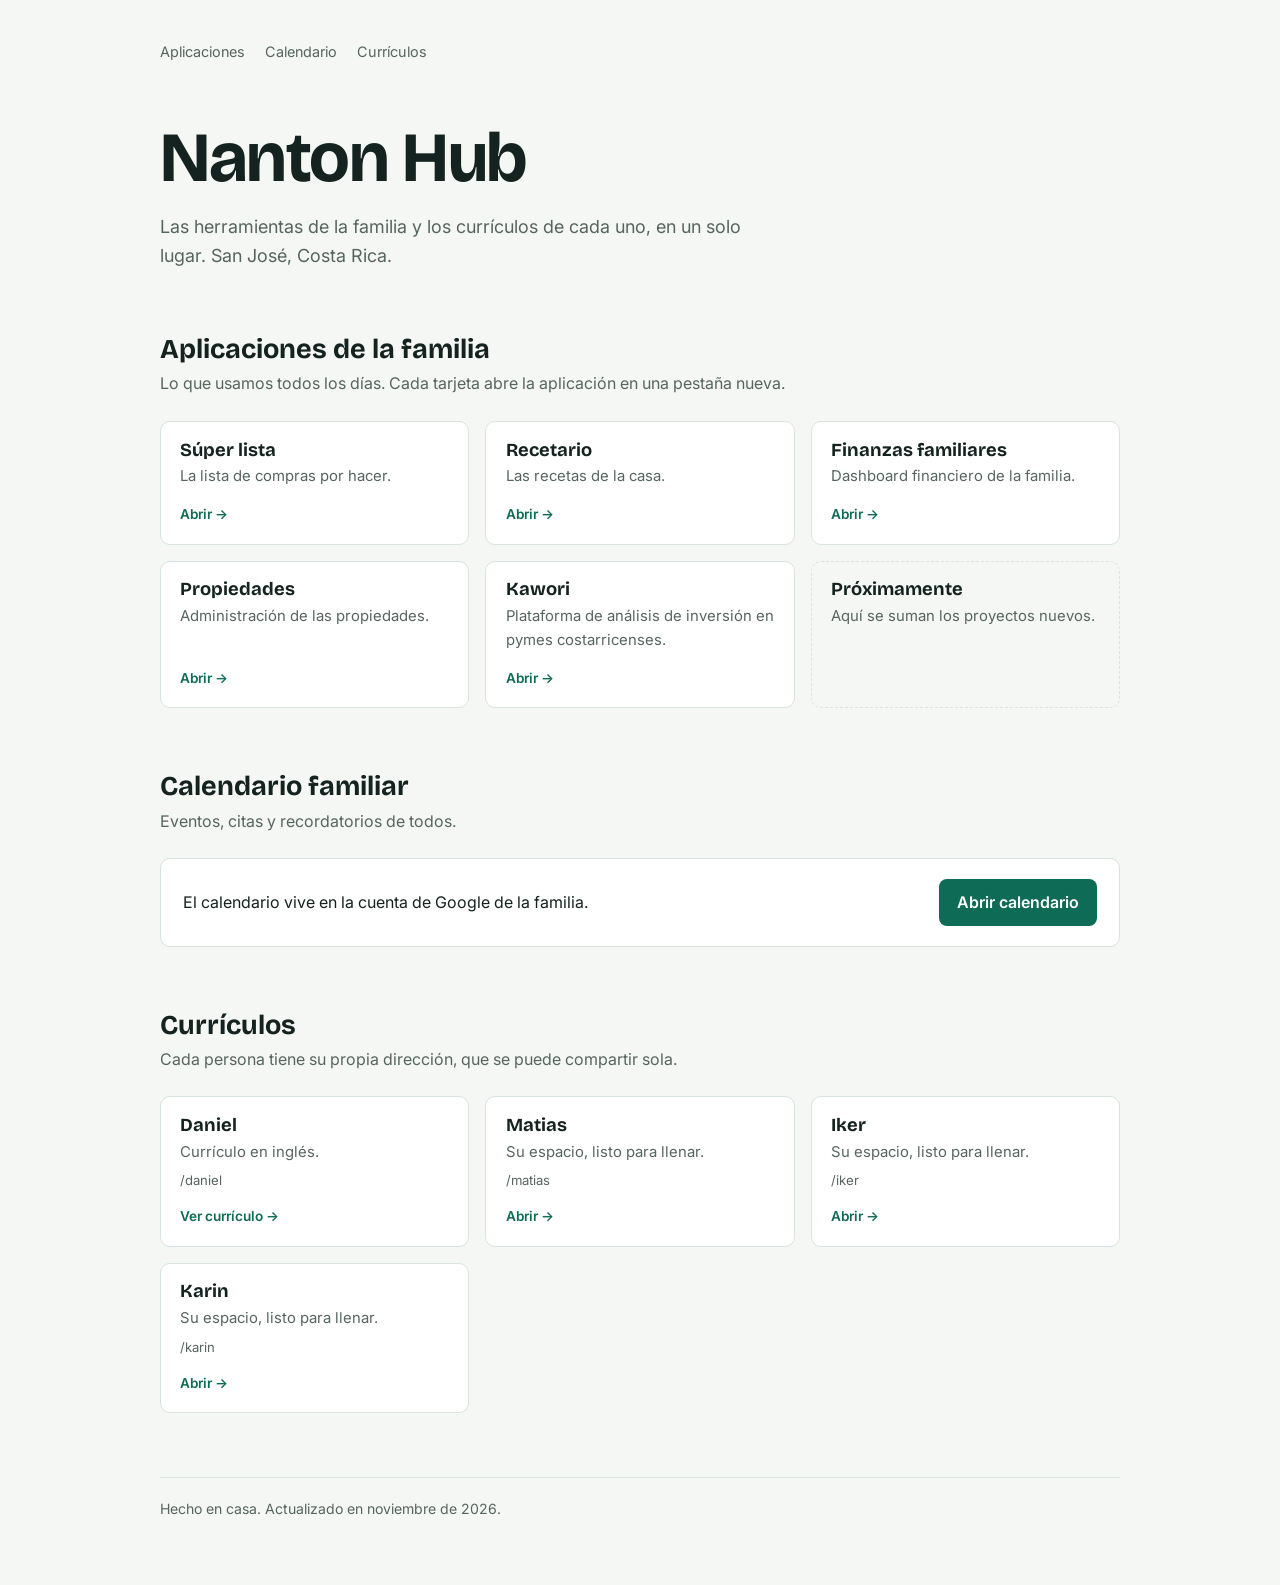
==== index.html @ 14e856d1 "Sitio inicial Nanton Hub" ====
<!doctype html>
<html lang="es">
<head>
<meta charset="utf-8">
<meta name="viewport" content="width=device-width, initial-scale=1">
<title>Nanton Hub</title>
<meta name="description" content="Aplicaciones y currículos de la familia Nanton en un solo lugar.">
<link rel="preconnect" href="https://fonts.googleapis.com">
<link rel="preconnect" href="https://fonts.gstatic.com" crossorigin>
<link rel="stylesheet" href="https://fonts.googleapis.com/css2?family=Bricolage+Grotesque:wght@500;700&family=Inter:wght@400;500;600&display=swap">
<link rel="stylesheet" href="style.css">
</head>
<body>
<div class="wrap">
  <nav aria-label="Secciones">
    <a href="#apps">Aplicaciones</a>
    <a href="#calendario">Calendario</a>
    <a href="#curriculos">Currículos</a>
  </nav>

  <header>
    <h1>Nanton Hub</h1>
    <p class="lede">Las herramientas de la familia y los currículos de cada uno, en un solo lugar. San José, Costa Rica.</p>
  </header>

  <section id="apps">
    <h2>Aplicaciones de la familia</h2>
    <p class="sub">Lo que usamos todos los días. Cada tarjeta abre la aplicación en una pestaña nueva.</p>
    <div class="grid">
      <a class="card" href="https://dnanton-cr.github.io/super_lista/" target="_blank" rel="noopener">
        <h3>Súper lista</h3><p>La lista de compras por hacer.</p><span class="go">Abrir →</span>
      </a>
      <a class="card" href="https://dnanton-cr.github.io/Recetas_PDMT/" target="_blank" rel="noopener">
        <h3>Recetario</h3><p>Las recetas de la casa.</p><span class="go">Abrir →</span>
      </a>
      <a class="card" href="https://finanzasnz.vercel.app/" target="_blank" rel="noopener">
        <h3>Finanzas familiares</h3><p>Dashboard financiero de la familia.</p><span class="go">Abrir →</span>
      </a>
      <a class="card" href="https://nz-real-estate.vercel.app/" target="_blank" rel="noopener">
        <h3>Propiedades</h3><p>Administración de las propiedades.</p><span class="go">Abrir →</span>
      </a>
      <a class="card" href="https://kawori-cr.vercel.app/" target="_blank" rel="noopener">
        <h3>Kawori</h3><p>Plataforma de análisis de inversión en pymes costarricenses.</p><span class="go">Abrir →</span>
      </a>
      <div class="card soon">
        <h3>Próximamente</h3><p>Aquí se suman los proyectos nuevos.</p>
      </div>
    </div>
  </section>

  <section id="calendario">
    <h2>Calendario familiar</h2>
    <p class="sub">Eventos, citas y recordatorios de todos.</p>
    <div class="cal">
      <p>El calendario vive en la cuenta de Google de la familia.</p>
      <a class="btn" href="https://calendar.google.com/" target="_blank" rel="noopener">Abrir calendario</a>
    </div>
    <!-- Opcional: para verlo dentro de esta página, en Google Calendar vaya a
         Configuración del calendario > Integrar calendario, copie el código <iframe>
         y péguelo aquí. Solo funciona si el calendario es público o está compartido. -->
  </section>

  <section id="curriculos">
    <h2>Currículos</h2>
    <p class="sub">Cada persona tiene su propia dirección, que se puede compartir sola.</p>
    <div class="grid">
      <a class="card" href="daniel/">
        <h3>Daniel</h3><p>Currículo en inglés.</p><span class="addr">/daniel</span><span class="go">Ver currículo →</span>
      </a>
      <a class="card" href="matias/">
        <h3>Matias</h3><p>Su espacio, listo para llenar.</p><span class="addr">/matias</span><span class="go">Abrir →</span>
      </a>
      <a class="card" href="iker/">
        <h3>Iker</h3><p>Su espacio, listo para llenar.</p><span class="addr">/iker</span><span class="go">Abrir →</span>
      </a>
      <a class="card" href="karin/">
        <h3>Karin</h3><p>Su espacio, listo para llenar.</p><span class="addr">/karin</span><span class="go">Abrir →</span>
      </a>
    </div>
  </section>

  <footer>Hecho en casa. Actualizado en noviembre de 2026.</footer>
</div>
</body>
</html>
---- style.css ----
/* Concepto: un portón de entrada. Arriba el nombre, luego las apps y los currículos como tarjetas de un tablero. */
:root{
  --bg:#f5f7f4; --surface:#ffffff; --fg:#14231f; --muted:#56655f;
  --line:#dbe3de; --accent:#0e6b55; --accent-fg:#ffffff; --mark:#a8660f;
  --font-display:"Bricolage Grotesque","Segoe UI",system-ui,sans-serif;
  --font-body:"Inter",system-ui,-apple-system,"Segoe UI",sans-serif;
}
@media (prefers-color-scheme:dark){
  :root:not([data-theme="light"]){
    --bg:#0e1815; --surface:#15231f; --fg:#e8efeb; --muted:#9db0a8;
    --line:#26382f; --accent:#4fc3a1; --accent-fg:#06201a; --mark:#e3a548; color-scheme:dark;
  }
}
:root[data-theme="dark"]{
  --bg:#0e1815; --surface:#15231f; --fg:#e8efeb; --muted:#9db0a8;
  --line:#26382f; --accent:#4fc3a1; --accent-fg:#06201a; --mark:#e3a548; color-scheme:dark;
}
*{box-sizing:border-box}
html{scroll-behavior:smooth}
body{margin:0;background:var(--bg);color:var(--fg);font:16px/1.6 var(--font-body);
  padding-left:max(16px,env(safe-area-inset-left,0px));padding-right:max(16px,env(safe-area-inset-right,0px))}
.wrap{max-width:60rem;margin:0 auto;padding-block:2.5rem 4rem}
nav{display:flex;gap:1.25rem;flex-wrap:wrap;font-size:.9rem;margin-bottom:3.5rem}
nav a{color:var(--muted);text-decoration:none;border-bottom:1px solid transparent}
nav a:hover,nav a:focus-visible{color:var(--fg);border-color:var(--mark);outline:none}
h1,h2,h3{font-family:var(--font-display);line-height:1.1;text-wrap:balance;margin:0}
h1{font-size:clamp(2.4rem,8vw,4.4rem);font-weight:700;letter-spacing:-.02em}
h2{font-size:1.7rem;font-weight:700;margin-bottom:.4rem}
.lede{max-width:38rem;color:var(--muted);font-size:1.125rem;margin:1rem 0 0}
section{margin-top:4rem}
.sub{color:var(--muted);margin:0 0 1.5rem;max-width:40rem}
.grid{display:grid;grid-template-columns:repeat(auto-fill,minmax(15rem,1fr));gap:1rem}
.card{display:flex;flex-direction:column;gap:.35rem;min-width:0;padding:1.1rem 1.2rem;background:var(--surface);
  border:1px solid var(--line);border-radius:10px;color:inherit;text-decoration:none}
.card:hover,.card:focus-visible{border-color:var(--accent);outline:none}
.card:focus-visible{box-shadow:0 0 0 3px color-mix(in srgb,var(--accent) 35%,transparent)}
.card h3{font-size:1.15rem}
.card p{margin:0;color:var(--muted);font-size:.93rem}
.card .addr{font-size:.82rem;color:var(--muted);font-variant-numeric:tabular-nums;overflow-wrap:anywhere}
.card .go{margin-top:auto;padding-top:.6rem;font-size:.85rem;font-weight:600;color:var(--accent)}
.card.soon{border-style:dashed;background:transparent}
.cal{display:flex;flex-wrap:wrap;gap:1rem;align-items:center;justify-content:space-between;padding:1.25rem 1.4rem;
  background:var(--surface);border:1px solid var(--line);border-radius:10px}
.cal p{margin:0;max-width:34rem}
.btn{display:inline-block;padding:.65rem 1.1rem;border-radius:8px;background:var(--accent);color:var(--accent-fg);
  font-weight:600;text-decoration:none}
.btn:focus-visible{outline:3px solid var(--mark);outline-offset:2px}
.btn.ghost{background:transparent;color:var(--accent);border:1px solid var(--accent)}
.cv{background:var(--surface);border:1px solid var(--line);border-radius:10px;padding:1.5rem 1.6rem}
.cv-head{display:flex;flex-wrap:wrap;gap:.75rem 2rem;justify-content:space-between;align-items:flex-start;
  padding-bottom:1.1rem;border-bottom:1px solid var(--line)}
.cv-head h2{font-size:1.9rem;margin:0 0 .25rem}
.cv-head p{margin:0;color:var(--muted);font-size:.95rem}
.cv h3{font-size:.8rem;letter-spacing:.12em;text-transform:uppercase;color:var(--mark);margin:1.6rem 0 .6rem;font-family:var(--font-body);font-weight:600}
.cv p{margin:.2rem 0}
.job{padding:.45rem 0 .6rem}
.job-top{display:flex;flex-wrap:wrap;justify-content:space-between;gap:.1rem 1rem}
.job-top b{font-weight:600}
.when{color:var(--muted);font-size:.9rem;font-variant-numeric:tabular-nums}
.role{color:var(--muted);font-size:.95rem;margin:0}
.cv ul.pts{margin:.4rem 0 0;padding-left:1.15rem}
.cv ul.pts li{margin:.3rem 0;font-size:.97rem}
.tags{display:flex;flex-wrap:wrap;gap:.5rem;padding:0;margin:0;list-style:none}
.tags li{padding:.2rem .7rem;border:1px solid var(--line);border-radius:999px;font-size:.88rem}
.actions{display:flex;flex-wrap:wrap;gap:.75rem;margin-top:1.5rem}
.empty{padding:2rem 1.6rem;border:1px dashed var(--line);border-radius:10px;max-width:38rem}
.empty h2{font-size:1.3rem}
.empty p{color:var(--muted);margin:.5rem 0 0}
.empty code{font-size:.9em;background:var(--surface);border:1px solid var(--line);border-radius:4px;padding:.05rem .35rem}
footer{margin-top:4rem;padding-top:1.25rem;border-top:1px solid var(--line);color:var(--muted);font-size:.88rem}
@media (prefers-reduced-motion:reduce){html{scroll-behavior:auto}}
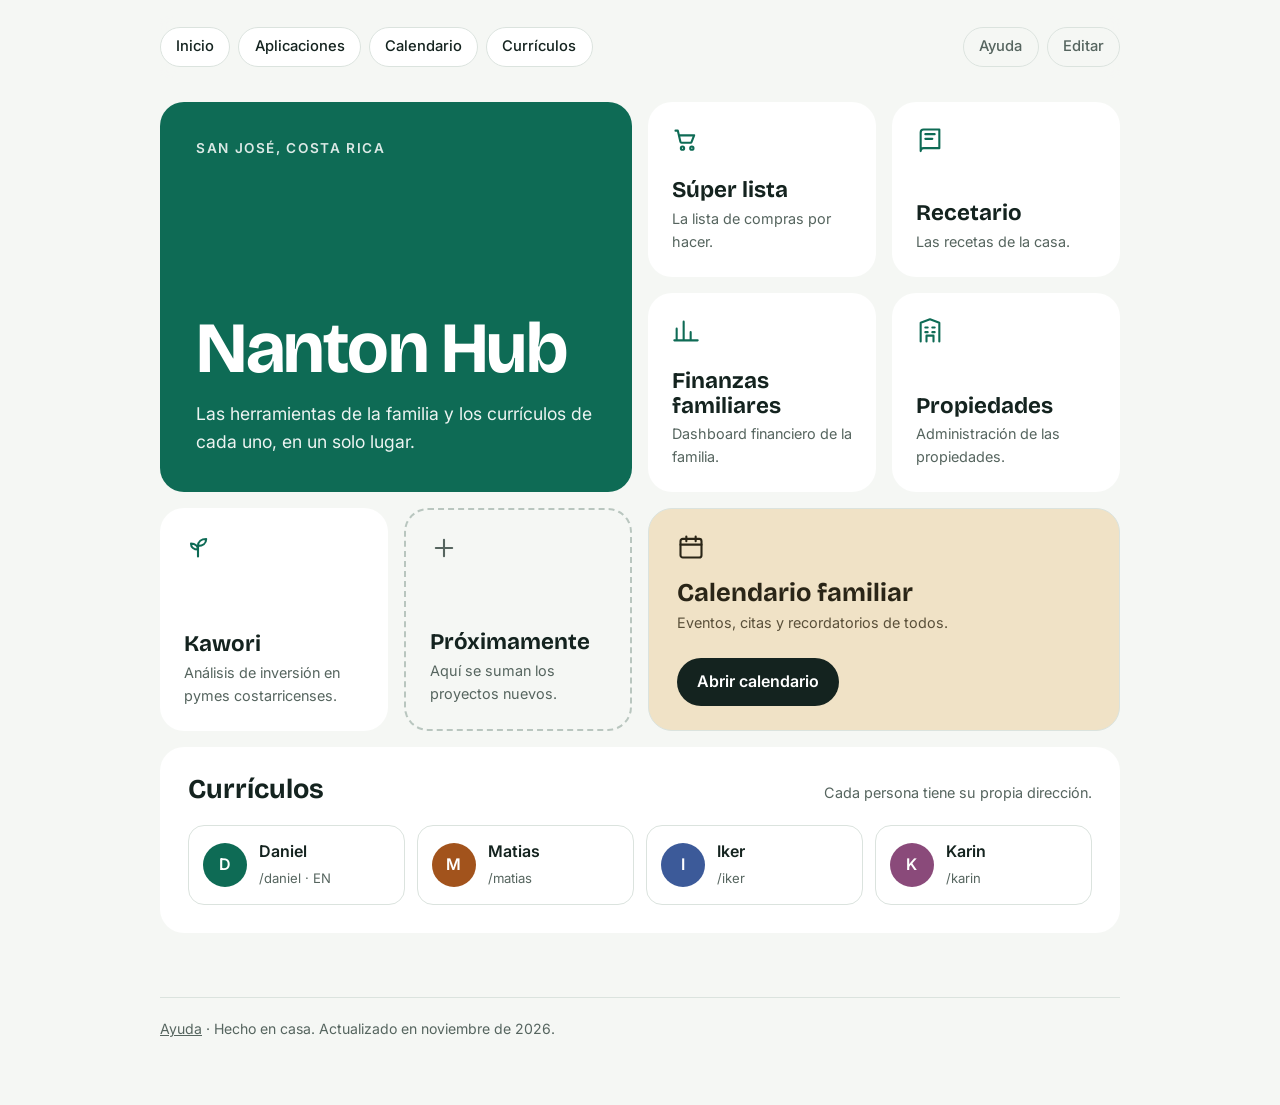
==== commit e801408b: "Página de ayuda" ====
--- a/index.html
+++ b/index.html
@@ -11,75 +11,75 @@
 <link rel="stylesheet" href="style.css">
 </head>
 <body>
-<div class="wrap">
-  <nav aria-label="Secciones">
+<div class="wrap" id="inicio" style="padding-top:1rem">
+  <nav class="topnav" aria-label="Secciones">
+    <a href="#inicio">Inicio</a>
     <a href="#apps">Aplicaciones</a>
     <a href="#calendario">Calendario</a>
     <a href="#curriculos">Currículos</a>
+    <span class="sp"></span>
+    <a class="edit-link" href="ayuda/">Ayuda</a>
+    <a class="edit-link" href="editar/">Editar</a>
   </nav>
 
-  <header>
-    <h1>Nanton Hub</h1>
-    <p class="lede">Las herramientas de la familia y los currículos de cada uno, en un solo lugar. San José, Costa Rica.</p>
-  </header>
-
-  <section id="apps">
-    <h2>Aplicaciones de la familia</h2>
-    <p class="sub">Lo que usamos todos los días. Cada tarjeta abre la aplicación en una pestaña nueva.</p>
-    <div class="grid">
-      <a class="card" href="https://dnanton-cr.github.io/super_lista/" target="_blank" rel="noopener">
-        <h3>Súper lista</h3><p>La lista de compras por hacer.</p><span class="go">Abrir →</span>
+  <main>
+    <div class="bento" id="apps">
+      <header class="t hero">
+        <div class="eyebrow">San José, Costa Rica</div>
+        <div>
+          <h1>Nanton Hub</h1>
+          <p>Las herramientas de la familia y los currículos de cada uno, en un solo lugar.</p>
+        </div>
+      </header>
+      <a class="t" href="https://dnanton-cr.github.io/super_lista/" target="_blank" rel="noopener">
+        <svg width="28" height="28" viewBox="0 0 24 24" fill="none" stroke="currentColor" stroke-width="1.8" stroke-linecap="round" stroke-linejoin="round" aria-hidden="true"><path d="M3 4h2l2.2 9.5a1 1 0 0 0 1 .8h7.6a1 1 0 0 0 1-.7L19 8H6"/><circle cx="9" cy="19" r="1.4"/><circle cx="17" cy="19" r="1.4"/></svg>
+        <div><h3>Súper lista</h3><p>La lista de compras por hacer.</p></div>
       </a>
-      <a class="card" href="https://dnanton-cr.github.io/Recetas_PDMT/" target="_blank" rel="noopener">
-        <h3>Recetario</h3><p>Las recetas de la casa.</p><span class="go">Abrir →</span>
+      <a class="t" href="https://dnanton-cr.github.io/Recetas_PDMT/" target="_blank" rel="noopener">
+        <svg width="28" height="28" viewBox="0 0 24 24" fill="none" stroke="currentColor" stroke-width="1.8" stroke-linecap="round" stroke-linejoin="round" aria-hidden="true"><path d="M4 5.5A2.5 2.5 0 0 1 6.5 3H20v16H6.5A2.5 2.5 0 0 0 4 21.5z"/><path d="M8 7h8M8 11h6"/></svg>
+        <div><h3>Recetario</h3><p>Las recetas de la casa.</p></div>
       </a>
-      <a class="card" href="https://finanzasnz.vercel.app/" target="_blank" rel="noopener">
-        <h3>Finanzas familiares</h3><p>Dashboard financiero de la familia.</p><span class="go">Abrir →</span>
+      <a class="t" href="https://finanzasnz.vercel.app/" target="_blank" rel="noopener">
+        <svg width="28" height="28" viewBox="0 0 24 24" fill="none" stroke="currentColor" stroke-width="1.8" stroke-linecap="round" stroke-linejoin="round" aria-hidden="true"><path d="M4 20V10M10 20V4M16 20v-7M22 20H2"/></svg>
+        <div><h3>Finanzas familiares</h3><p>Dashboard financiero de la familia.</p></div>
       </a>
-      <a class="card" href="https://nz-real-estate.vercel.app/" target="_blank" rel="noopener">
-        <h3>Propiedades</h3><p>Administración de las propiedades.</p><span class="go">Abrir →</span>
+      <a class="t" href="https://nz-real-estate.vercel.app/" target="_blank" rel="noopener">
+        <svg width="28" height="28" viewBox="0 0 24 24" fill="none" stroke="currentColor" stroke-width="1.8" stroke-linecap="round" stroke-linejoin="round" aria-hidden="true"><path d="M4 21V5l8-3 8 3v16M9 21v-5h6v5M8 9h2M14 9h2M8 13h2M14 13h2"/></svg>
+        <div><h3>Propiedades</h3><p>Administración de las propiedades.</p></div>
       </a>
-      <a class="card" href="https://kawori-cr.vercel.app/" target="_blank" rel="noopener">
-        <h3>Kawori</h3><p>Plataforma de análisis de inversión en pymes costarricenses.</p><span class="go">Abrir →</span>
+      <a class="t" href="https://kawori-cr.vercel.app/" target="_blank" rel="noopener">
+        <svg width="28" height="28" viewBox="0 0 24 24" fill="none" stroke="currentColor" stroke-width="1.8" stroke-linecap="round" stroke-linejoin="round" aria-hidden="true"><path d="M12 21v-9"/><path d="M12 12c0-4 3-6 7-6 0 4-3 6-7 6zM12 15c0-3-2.5-5-6-5 0 3 2.5 5 6 5z"/></svg>
+        <div><h3>Kawori</h3><p>Análisis de inversión en pymes costarricenses.</p></div>
       </a>
-      <div class="card soon">
-        <h3>Próximamente</h3><p>Aquí se suman los proyectos nuevos.</p>
+      <div class="t soon">
+        <svg width="28" height="28" viewBox="0 0 24 24" fill="none" stroke="currentColor" stroke-width="1.8" stroke-linecap="round" stroke-linejoin="round" aria-hidden="true"><path d="M12 5v14M5 12h14"/></svg>
+        <div><h3>Próximamente</h3><p>Aquí se suman los proyectos nuevos.</p></div>
+      </div>
+      <div class="t cal" id="calendario">
+        <div>
+          <svg width="28" height="28" viewBox="0 0 24 24" fill="none" stroke="currentColor" stroke-width="1.8" stroke-linecap="round" stroke-linejoin="round" aria-hidden="true"><rect x="3" y="5" width="18" height="16" rx="2"/><path d="M3 10h18M8 3v4M16 3v4"/></svg>
+          <h3>Calendario familiar</h3>
+          <p>Eventos, citas y recordatorios de todos.</p>
+        </div>
+        <a class="pill" href="https://calendar.google.com/" target="_blank" rel="noopener">Abrir calendario</a>
       </div>
     </div>
-  </section>
 
-  <section id="calendario">
-    <h2>Calendario familiar</h2>
-    <p class="sub">Eventos, citas y recordatorios de todos.</p>
-    <div class="cal">
-      <p>El calendario vive en la cuenta de Google de la familia.</p>
-      <a class="btn" href="https://calendar.google.com/" target="_blank" rel="noopener">Abrir calendario</a>
-    </div>
-    <!-- Opcional: para verlo dentro de esta página, en Google Calendar vaya a
-         Configuración del calendario > Integrar calendario, copie el código <iframe>
-         y péguelo aquí. Solo funciona si el calendario es público o está compartido. -->
-  </section>
+    <section class="panel" id="curriculos">
+      <div class="panel-head">
+        <h2>Currículos</h2>
+        <p>Cada persona tiene su propia dirección.</p>
+      </div>
+      <div class="people">
+      <a class="person" href="daniel/"><span class="av" style="background:#0e6b55">D</span><span><b>Daniel</b><small>/daniel · EN</small></span></a>
+      <a class="person" href="matias/"><span class="av" style="background:#a2531c">M</span><span><b>Matias</b><small>/matias</small></span></a>
+      <a class="person" href="iker/"><span class="av" style="background:#3c5a99">I</span><span><b>Iker</b><small>/iker</small></span></a>
+      <a class="person" href="karin/"><span class="av" style="background:#8a4a7a">K</span><span><b>Karin</b><small>/karin</small></span></a>
+      </div>
+    </section>
+  </main>
 
-  <section id="curriculos">
-    <h2>Currículos</h2>
-    <p class="sub">Cada persona tiene su propia dirección, que se puede compartir sola.</p>
-    <div class="grid">
-      <a class="card" href="daniel/">
-        <h3>Daniel</h3><p>Currículo en inglés.</p><span class="addr">/daniel</span><span class="go">Ver currículo →</span>
-      </a>
-      <a class="card" href="matias/">
-        <h3>Matias</h3><p>Su espacio, listo para llenar.</p><span class="addr">/matias</span><span class="go">Abrir →</span>
-      </a>
-      <a class="card" href="iker/">
-        <h3>Iker</h3><p>Su espacio, listo para llenar.</p><span class="addr">/iker</span><span class="go">Abrir →</span>
-      </a>
-      <a class="card" href="karin/">
-        <h3>Karin</h3><p>Su espacio, listo para llenar.</p><span class="addr">/karin</span><span class="go">Abrir →</span>
-      </a>
-    </div>
-  </section>
-
-  <footer>Hecho en casa. Actualizado en noviembre de 2026.</footer>
+  <footer><a href="ayuda/" style="color:inherit">Ayuda</a> · Hecho en casa. Actualizado en noviembre de 2026.</footer>
 </div>
 </body>
 </html>
--- a/style.css
+++ b/style.css
@@ -2,6 +2,8 @@
 :root{
   --bg:#f5f7f4; --surface:#ffffff; --fg:#14231f; --muted:#56655f;
   --line:#dbe3de; --accent:#0e6b55; --accent-fg:#ffffff; --mark:#a8660f;
+  --hero:#0e6b55; --hero-fg:#ffffff; --sand:#f0e2c6; --sand-fg:#2a2517; --sand-muted:#5a503a;
+  --btn:#14231f; --btn-fg:#ffffff; --tile:#ffffff; --dash:#b9c6bf;
   --font-display:"Bricolage Grotesque","Segoe UI",system-ui,sans-serif;
   --font-body:"Inter",system-ui,-apple-system,"Segoe UI",sans-serif;
 }
@@ -9,11 +11,15 @@
   :root:not([data-theme="light"]){
     --bg:#0e1815; --surface:#15231f; --fg:#e8efeb; --muted:#9db0a8;
     --line:#26382f; --accent:#4fc3a1; --accent-fg:#06201a; --mark:#e3a548; color-scheme:dark;
+    --hero:#0b5a47; --sand:#2b2619; --sand-fg:#f0e6d0; --sand-muted:#c2b79d;
+    --btn:#e8efeb; --btn-fg:#0e1815; --tile:#15231f; --dash:#34493f;
   }
 }
 :root[data-theme="dark"]{
   --bg:#0e1815; --surface:#15231f; --fg:#e8efeb; --muted:#9db0a8;
   --line:#26382f; --accent:#4fc3a1; --accent-fg:#06201a; --mark:#e3a548; color-scheme:dark;
+  --hero:#0b5a47; --sand:#2b2619; --sand-fg:#f0e6d0; --sand-muted:#c2b79d;
+  --btn:#e8efeb; --btn-fg:#0e1815; --tile:#15231f; --dash:#34493f;
 }
 *{box-sizing:border-box}
 html{scroll-behavior:smooth}
@@ -69,3 +75,88 @@
 .empty code{font-size:.9em;background:var(--surface);border:1px solid var(--line);border-radius:4px;padding:.05rem .35rem}
 footer{margin-top:4rem;padding-top:1.25rem;border-top:1px solid var(--line);color:var(--muted);font-size:.88rem}
 @media (prefers-reduced-motion:reduce){html{scroll-behavior:auto}}
+
+/* Enlaces y editor */
+.lnk{color:var(--accent)}
+.row2{display:grid;grid-template-columns:repeat(auto-fit,minmax(14rem,1fr));gap:.9rem 1.2rem}
+.f{display:flex;flex-direction:column;gap:.3rem;min-width:0;margin-bottom:.9rem}
+.f span{font-size:.85rem;font-weight:600}
+.f small{color:var(--muted);font-size:.8rem}
+.f input,.f textarea,select{width:100%;font:inherit;color:var(--fg);background:var(--surface);border:1px solid var(--line);border-radius:8px;padding:.55rem .7rem}
+.f input:focus-visible,.f textarea:focus-visible,select:focus-visible,#note:focus-visible{outline:3px solid color-mix(in srgb,var(--accent) 40%,transparent);border-color:var(--accent)}
+.ed-h{font-size:1.15rem;margin:1.6rem 0 .6rem}
+.jobf{border:1px solid var(--line);border-radius:10px;padding:1rem 1rem .4rem;margin:0 0 1rem;min-width:0}
+.btn.sm{padding:.4rem .8rem;font-size:.88rem;cursor:pointer}
+button.btn{font:inherit;font-weight:600;cursor:pointer;border:1px solid var(--accent)}
+.savebar{display:flex;flex-wrap:wrap;gap:.75rem;margin-top:1.5rem}
+#note{flex:1 1 14rem;min-width:0;font:inherit;color:var(--fg);background:var(--surface);border:1px solid var(--line);border-radius:8px;padding:.55rem .7rem}
+.versions{margin-top:2rem}
+.ver{display:flex;flex-wrap:wrap;gap:.5rem 1rem;justify-content:space-between;align-items:center;padding:.6rem 0;border-bottom:1px solid var(--line);font-size:.9rem}
+.msg{min-height:1.5rem;margin:1rem 0;color:var(--muted)}
+.msg.bad{color:#b3261e}
+@media (prefers-color-scheme:dark){:root:not([data-theme="light"]) .msg.bad{color:#ff8a80}}
+:root[data-theme="dark"] .msg.bad{color:#ff8a80}
+
+
+/* Portada: mosaico */
+.topnav{position:sticky;top:env(safe-area-inset-top,0px);z-index:5;display:flex;align-items:center;gap:.5rem;
+  padding:.7rem 0;margin-bottom:1.5rem;overflow-x:auto;background:color-mix(in srgb,var(--bg) 90%,transparent);
+  -webkit-backdrop-filter:blur(8px);backdrop-filter:blur(8px)}
+.topnav a{flex:none;padding:.45rem .95rem;border-radius:999px;border:1px solid var(--line);background:var(--tile);
+  color:var(--fg);font-size:.92rem;font-weight:500;text-decoration:none}
+.topnav a:hover,.topnav a:focus-visible{border-color:var(--accent);outline:none}
+.topnav .sp{flex:1 1 auto}
+.topnav a.edit-link{background:transparent;color:var(--muted)}
+.bento{display:grid;grid-template-columns:repeat(4,minmax(0,1fr));gap:1rem;scroll-margin-top:4.5rem}
+.t{display:flex;flex-direction:column;justify-content:space-between;gap:1.5rem;min-width:0;min-height:10rem;
+  padding:1.5rem;background:var(--tile);border-radius:24px;color:inherit;text-decoration:none;transition:transform .15s}
+a.t:hover,a.t:focus-visible{transform:translateY(-2px);outline:none;box-shadow:0 0 0 2px var(--accent)}
+.t svg{color:var(--accent)}
+.t h3{font-size:1.4rem;margin:0 0 .25rem}
+.t p{margin:0;font-size:.9rem;color:var(--muted)}
+.t.hero{grid-column:span 2;grid-row:span 2;background:var(--hero);color:var(--hero-fg);padding:2.25rem;gap:3rem;min-height:21rem}
+.t.hero .eyebrow{font-size:.85rem;font-weight:600;letter-spacing:.12em;text-transform:uppercase;opacity:.85}
+.t.hero h1{font-size:clamp(2.8rem,7vw,4.5rem);line-height:1}
+.t.hero p{color:inherit;opacity:.92;font-size:1.1rem;max-width:26rem;margin-top:1rem}
+.t.soon{background:transparent;border:2px dashed var(--dash)}
+.t.soon svg{color:var(--muted)}
+.t.cal{grid-column:span 2;background:var(--sand);color:var(--sand-fg);flex-direction:row;flex-wrap:wrap;align-items:center;justify-content:space-between;padding:1.5rem 1.75rem;scroll-margin-top:4.5rem}
+.t.cal svg{color:var(--sand-fg)}
+.t.cal p{color:var(--sand-muted)}
+.t.cal h3{font-size:1.6rem;margin-top:.6rem}
+.pill{display:inline-block;padding:.7rem 1.25rem;border-radius:999px;background:var(--btn);color:var(--btn-fg);font-weight:600;text-decoration:none}
+.pill:focus-visible{outline:3px solid var(--mark);outline-offset:2px}
+.panel{margin-top:1rem;padding:1.75rem;background:var(--tile);border-radius:24px;scroll-margin-top:4.5rem}
+.panel-head{display:flex;flex-wrap:wrap;align-items:baseline;justify-content:space-between;gap:.5rem;margin-bottom:1.25rem}
+.panel-head h2{margin:0}
+.panel-head p{margin:0;color:var(--muted);font-size:.9rem}
+.people{display:grid;grid-template-columns:repeat(auto-fit,minmax(12rem,1fr));gap:.75rem}
+.person{display:flex;align-items:center;gap:.8rem;min-width:0;padding:.85rem;border:1px solid var(--line);border-radius:16px;color:inherit;text-decoration:none}
+.person:hover,.person:focus-visible{border-color:var(--accent);outline:none}
+.person .av{flex:none;width:2.75rem;height:2.75rem;border-radius:50%;display:flex;align-items:center;justify-content:center;color:#fff;font-weight:600}
+.person b{display:block;font-weight:600}
+.person small{color:var(--muted);font-size:.82rem}
+@media (max-width:1000px){.bento{grid-template-columns:repeat(2,minmax(0,1fr))}.t.hero{grid-row:auto;min-height:17rem}}
+@media (max-width:560px){.bento{grid-template-columns:minmax(0,1fr)}.t.hero,.t.cal{grid-column:auto}}
+
+/* Página de ayuda */
+.doc{max-width:46rem}
+.doc h2{font-size:1.6rem;margin:3rem 0 .6rem;scroll-margin-top:4.5rem}
+.doc h3{font-size:1.1rem;margin:1.6rem 0 .4rem}
+.doc p,.doc li{max-width:42rem}
+.doc ol,.doc ul{padding-left:1.3rem}
+.doc li{margin:.35rem 0}
+.doc kbd{font:inherit;font-size:.85em;padding:.05rem .4rem;border:1px solid var(--line);border-radius:5px;background:var(--tile)}
+.callout{margin:1.2rem 0;padding:1rem 1.2rem;border-radius:14px;background:var(--sand);color:var(--sand-fg)}
+.callout p{margin:0;color:inherit}
+.callout b{font-weight:600}
+.tablebox{overflow-x:auto;margin:1rem 0;border:1px solid var(--line);border-radius:14px;background:var(--tile)}
+.tablebox table{border-collapse:collapse;width:100%;min-width:34rem;font-size:.92rem}
+.tablebox th,.tablebox td{padding:.65rem .9rem;text-align:left;border-bottom:1px solid var(--line)}
+.tablebox th{font-weight:600;background:color-mix(in srgb,var(--line) 35%,transparent)}
+.tablebox tr:last-child td{border-bottom:0}
+.doc details{border:1px solid var(--line);border-radius:12px;background:var(--tile);margin:.6rem 0;padding:0 1.1rem}
+.doc summary{cursor:pointer;padding:.85rem 0;font-weight:600}
+.doc summary:focus-visible{outline:3px solid color-mix(in srgb,var(--accent) 40%,transparent);outline-offset:2px;border-radius:6px}
+.doc details[open] summary{border-bottom:1px solid var(--line);margin-bottom:.6rem}
+.doc details p{margin:.4rem 0 1rem}
